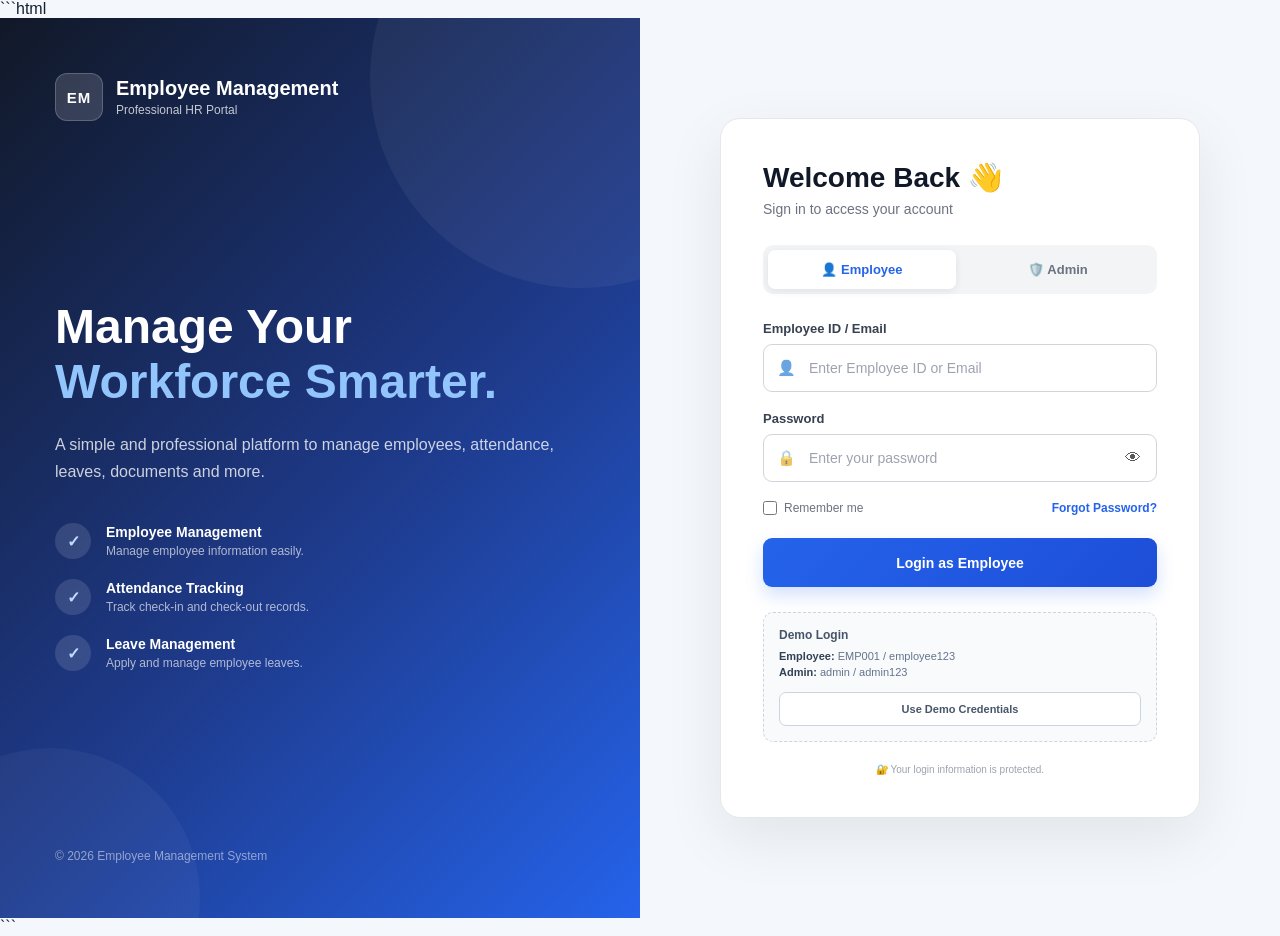
==== index.html @ 0bb40533 "Add files via upload" ====
```html
<!DOCTYPE html>
<html lang="en">
<head>
    <meta charset="UTF-8">

    <meta name="viewport" content="width=device-width, initial-scale=1.0">

    <title>Employee Management System</title>

    <link rel="stylesheet" href="style.css">
</head>

<body>

    <div class="login-container">

        <!-- LEFT SIDE -->
        <div class="login-info">

            <div class="brand">
                <div class="brand-icon">EM</div>
                <div>
                    <h2>Employee Management</h2>
                    <span>Professional HR Portal</span>
                </div>
            </div>

            <div class="info-content">
                <h1>Manage Your<br><span>Workforce Smarter.</span></h1>

                <p>
                    A simple and professional platform to manage
                    employees, attendance, leaves, documents and more.
                </p>

                <div class="features">

                    <div class="feature">
                        <div class="feature-icon">✓</div>
                        <div>
                            <strong>Employee Management</strong>
                            <small>Manage employee information easily.</small>
                        </div>
                    </div>

                    <div class="feature">
                        <div class="feature-icon">✓</div>
                        <div>
                            <strong>Attendance Tracking</strong>
                            <small>Track check-in and check-out records.</small>
                        </div>
                    </div>

                    <div class="feature">
                        <div class="feature-icon">✓</div>
                        <div>
                            <strong>Leave Management</strong>
                            <small>Apply and manage employee leaves.</small>
                        </div>
                    </div>

                </div>
            </div>

            <div class="copyright">
                © 2026 Employee Management System
            </div>

        </div>


        <!-- RIGHT SIDE -->
        <div class="login-section">

            <div class="login-card">

                <div class="mobile-brand">
                    <div class="brand-icon">EM</div>
                    <h2>Employee Management</h2>
                </div>

                <div class="login-header">
                    <h1>Welcome Back 👋</h1>
                    <p>Sign in to access your account</p>
                </div>


                <!-- USER TYPE -->
                <div class="user-type">

                    <button
                        type="button"
                        class="user-btn active"
                        id="employeeBtn"
                        onclick="selectUserType('employee')">
                        👤 Employee
                    </button>

                    <button
                        type="button"
                        class="user-btn"
                        id="adminBtn"
                        onclick="selectUserType('admin')">
                        🛡️ Admin
                    </button>

                </div>


                <!-- LOGIN FORM -->
                <form id="loginForm" onsubmit="login(event)">

                    <div class="form-group">

                        <label id="userLabel">
                            Employee ID / Email
                        </label>

                        <div class="input-wrapper">

                            <span class="input-icon">👤</span>

                            <input
                                type="text"
                                id="username"
                                placeholder="Enter Employee ID or Email"
                                autocomplete="username"
                                required>

                        </div>

                    </div>


                    <div class="form-group">

                        <label>Password</label>

                        <div class="input-wrapper">

                            <span class="input-icon">🔒</span>

                            <input
                                type="password"
                                id="password"
                                placeholder="Enter your password"
                                autocomplete="current-password"
                                required>

                            <button
                                type="button"
                                class="password-toggle"
                                onclick="togglePassword()"
                                aria-label="Show password"
                                id="passwordToggle">
                                👁
                            </button>

                        </div>

                    </div>


                    <div class="login-options">

                        <label class="remember">
                            <input
                                type="checkbox"
                                id="rememberMe">

                            <span>Remember me</span>
                        </label>

                        <a
                            href="#"
                            onclick="forgotPassword(event)">
                            Forgot Password?
                        </a>

                    </div>


                    <button
                        type="submit"
                        class="login-btn"
                        id="loginBtn">

                        <span id="loginBtnText">Login as Employee</span>

                    </button>

                </form>


                <!-- MESSAGE -->
                <div
                    id="message"
                    class="message">
                </div>


                <!-- DEMO LOGIN -->
                <div class="demo-box">

                    <div class="demo-title">
                        Demo Login
                    </div>

                    <div id="demoCredentials">

                        <p>
                            <strong>Employee:</strong>
                            EMP001 / employee123
                        </p>

                        <p>
                            <strong>Admin:</strong>
                            admin / admin123
                        </p>

                    </div>

                    <button
                        type="button"
                        onclick="fillDemoCredentials()"
                        class="demo-btn">
                        Use Demo Credentials
                    </button>

                </div>


                <div class="security-note">
                    🔐 Your login information is protected.
                </div>

            </div>

        </div>

    </div>


    <script src="app.js"></script>

</body>
</html>
```
---- style.css ----
/* =========================================
   EMPLOYEE MANAGEMENT SYSTEM
   STEP 1 - LOGIN PAGE
========================================= */

* {
    margin: 0;
    padding: 0;
    box-sizing: border-box;
}

body {
    font-family:
        Inter,
        Arial,
        Helvetica,
        sans-serif;

    min-height: 100vh;

    background: #f4f7fb;

    color: #172033;
}


/* =========================================
   MAIN CONTAINER
========================================= */

.login-container {
    min-height: 100vh;

    display: grid;

    grid-template-columns: 1fr 1fr;
}


/* =========================================
   LEFT INFORMATION SECTION
========================================= */

.login-info {
    background:
        linear-gradient(
            135deg,
            #111827 0%,
            #1e3a8a 55%,
            #2563eb 100%
        );

    color: white;

    padding: 55px;

    display: flex;

    flex-direction: column;

    justify-content: space-between;

    position: relative;

    overflow: hidden;
}


/* Decorative circles */

.login-info::before {
    content: "";

    position: absolute;

    width: 420px;
    height: 420px;

    border-radius: 50%;

    background: rgba(255,255,255,0.05);

    top: -150px;
    right: -150px;
}

.login-info::after {
    content: "";

    position: absolute;

    width: 300px;
    height: 300px;

    border-radius: 50%;

    background: rgba(255,255,255,0.04);

    bottom: -130px;
    left: -100px;
}


/* =========================================
   BRAND
========================================= */

.brand {
    display: flex;

    align-items: center;

    gap: 13px;

    position: relative;

    z-index: 2;
}

.brand-icon {
    width: 48px;
    height: 48px;

    border-radius: 12px;

    background: rgba(255,255,255,0.15);

    border: 1px solid rgba(255,255,255,0.2);

    display: flex;

    align-items: center;

    justify-content: center;

    font-size: 15px;

    font-weight: 800;

    letter-spacing: 1px;
}

.brand h2 {
    font-size: 20px;

    font-weight: 700;
}

.brand span {
    display: block;

    font-size: 12px;

    opacity: 0.75;

    margin-top: 3px;
}


/* =========================================
   INFO CONTENT
========================================= */

.info-content {
    max-width: 570px;

    position: relative;

    z-index: 2;
}

.info-content h1 {
    font-size: 48px;

    line-height: 1.15;

    margin-bottom: 22px;

    font-weight: 800;
}

.info-content h1 span {
    color: #93c5fd;
}

.info-content > p {
    font-size: 16px;

    line-height: 1.7;

    max-width: 520px;

    color: rgba(255,255,255,0.78);

    margin-bottom: 38px;
}


/* =========================================
   FEATURES
========================================= */

.features {
    display: flex;

    flex-direction: column;

    gap: 20px;
}

.feature {
    display: flex;

    align-items: center;

    gap: 15px;
}

.feature-icon {
    width: 36px;
    height: 36px;

    border-radius: 50%;

    background: rgba(255,255,255,0.12);

    display: flex;

    align-items: center;

    justify-content: center;

    color: #bfdbfe;

    font-weight: bold;
}

.feature strong {
    display: block;

    font-size: 14px;

    margin-bottom: 4px;
}

.feature small {
    color: rgba(255,255,255,0.65);

    font-size: 12px;
}


/* =========================================
   COPYRIGHT
========================================= */

.copyright {
    position: relative;

    z-index: 2;

    font-size: 12px;

    color: rgba(255,255,255,0.5);
}


/* =========================================
   LOGIN SECTION
========================================= */

.login-section {
    min-height: 100vh;

    display: flex;

    align-items: center;

    justify-content: center;

    padding: 40px;
}


/* =========================================
   LOGIN CARD
========================================= */

.login-card {
    width: 100%;

    max-width: 480px;

    background: white;

    padding: 42px;

    border-radius: 20px;

    box-shadow:
        0 20px 60px rgba(15, 23, 42, 0.08);

    border: 1px solid #e5e7eb;
}


/* =========================================
   MOBILE BRAND
========================================= */

.mobile-brand {
    display: none;

    align-items: center;

    gap: 10px;

    margin-bottom: 30px;
}

.mobile-brand .brand-icon {
    background: #eff6ff;

    color: #2563eb;

    border: none;
}

.mobile-brand h2 {
    font-size: 17px;
}


/* =========================================
   LOGIN HEADER
========================================= */

.login-header {
    margin-bottom: 28px;
}

.login-header h1 {
    font-size: 28px;

    margin-bottom: 7px;

    color: #111827;
}

.login-header p {
    color: #6b7280;

    font-size: 14px;
}


/* =========================================
   USER TYPE BUTTONS
========================================= */

.user-type {
    display: grid;

    grid-template-columns: 1fr 1fr;

    gap: 8px;

    padding: 5px;

    background: #f3f4f6;

    border-radius: 10px;

    margin-bottom: 27px;
}

.user-btn {
    border: none;

    background: transparent;

    padding: 12px;

    border-radius: 7px;

    cursor: pointer;

    color: #6b7280;

    font-size: 13px;

    font-weight: 600;

    transition: 0.2s;
}

.user-btn.active {
    background: white;

    color: #2563eb;

    box-shadow:
        0 2px 8px rgba(0,0,0,0.08);
}


/* =========================================
   FORM
========================================= */

.form-group {
    margin-bottom: 19px;
}

.form-group label {
    display: block;

    font-size: 13px;

    font-weight: 600;

    margin-bottom: 8px;

    color: #374151;
}

.input-wrapper {
    position: relative;

    display: flex;

    align-items: center;
}

.input-icon {
    position: absolute;

    left: 14px;

    font-size: 15px;

    opacity: 0.65;

    pointer-events: none;
}

.input-wrapper input {
    width: 100%;

    height: 48px;

    border: 1px solid #d1d5db;

    border-radius: 9px;

    padding: 0 45px;

    outline: none;

    font-size: 14px;

    color: #111827;

    transition: 0.2s;

    background: white;
}

.input-wrapper input:focus {
    border-color: #2563eb;

    box-shadow:
        0 0 0 3px rgba(37,99,235,0.1);
}

.input-wrapper input::placeholder {
    color: #9ca3af;
}


/* =========================================
   PASSWORD TOGGLE
========================================= */

.password-toggle {
    position: absolute;

    right: 10px;

    border: none;

    background: transparent;

    cursor: pointer;

    font-size: 16px;

    padding: 6px;

    opacity: 0.65;
}

.password-toggle:hover {
    opacity: 1;
}


/* =========================================
   LOGIN OPTIONS
========================================= */

.login-options {
    display: flex;

    justify-content: space-between;

    align-items: center;

    margin: 3px 0 23px;

    font-size: 12px;
}

.remember {
    display: flex;

    align-items: center;

    gap: 7px;

    color: #6b7280;

    cursor: pointer;
}

.remember input {
    width: 14px;
    height: 14px;

    accent-color: #2563eb;
}

.login-options a {
    color: #2563eb;

    text-decoration: none;

    font-weight: 600;
}

.login-options a:hover {
    text-decoration: underline;
}


/* =========================================
   LOGIN BUTTON
========================================= */

.login-btn {
    width: 100%;

    height: 49px;

    border: none;

    border-radius: 9px;

    background:
        linear-gradient(
            135deg,
            #2563eb,
            #1d4ed8
        );

    color: white;

    font-size: 14px;

    font-weight: 700;

    cursor: pointer;

    transition: 0.2s;

    box-shadow:
        0 8px 18px rgba(37,99,235,0.2);
}

.login-btn:hover {
    transform: translateY(-1px);

    box-shadow:
        0 10px 22px rgba(37,99,235,0.28);
}

.login-btn:active {
    transform: translateY(0);
}

.login-btn.loading {
    opacity: 0.7;

    cursor: wait;
}


/* =========================================
   MESSAGE
========================================= */

.message {
    display: none;

    padding: 11px 13px;

    margin-top: 16px;

    border-radius: 8px;

    font-size: 12px;

    line-height: 1.5;
}

.message.success {
    display: block;

    background: #ecfdf5;

    color: #047857;

    border: 1px solid #a7f3d0;
}

.message.error {
    display: block;

    background: #fef2f2;

    color: #b91c1c;

    border: 1px solid #fecaca;
}

.message.info {
    display: block;

    background: #eff6ff;

    color: #1d4ed8;

    border: 1px solid #bfdbfe;
}


/* =========================================
   DEMO BOX
========================================= */

.demo-box {
    margin-top: 25px;

    padding: 15px;

    background: #f8fafc;

    border: 1px dashed #cbd5e1;

    border-radius: 10px;
}

.demo-title {
    font-size: 12px;

    font-weight: 700;

    color: #475569;

    margin-bottom: 8px;
}

.demo-box p {
    font-size: 11px;

    color: #64748b;

    margin: 4px 0;
}

.demo-box strong {
    color: #334155;
}

.demo-btn {
    margin-top: 10px;

    width: 100%;

    height: 34px;

    border: 1px solid #cbd5e1;

    background: white;

    border-radius: 7px;

    color: #475569;

    font-size: 11px;

    font-weight: 600;

    cursor: pointer;
}

.demo-btn:hover {
    background: #f1f5f9;
}


/* =========================================
   SECURITY NOTE
========================================= */

.security-note {
    text-align: center;

    margin-top: 22px;

    font-size: 10px;

    color: #9ca3af;
}


/* =========================================
   RESPONSIVE
========================================= */

@media (max-width: 900px) {

    .login-container {
        grid-template-columns: 1fr;
    }

    .login-info {
        display: none;
    }

    .login-section {
        padding: 25px;
    }

    .login-card {
        max-width: 500px;
    }

    .mobile-brand {
        display: flex;
    }
}


@media (max-width: 500px) {

    .login-section {
        padding: 15px;
    }

    .login-card {
        padding: 28px 22px;

        border-radius: 15px;
    }

    .login-header h1 {
        font-size: 24px;
    }

    .user-btn {
        font-size: 12px;
    }
}


/* =========================================
   SMALL SCREEN
========================================= */

@media (max-width: 350px) {

    .login-card {
        padding: 22px 16px;
    }

    .login-options {
        flex-direction: column;

        align-items: flex-start;

        gap: 10px;
    }
}
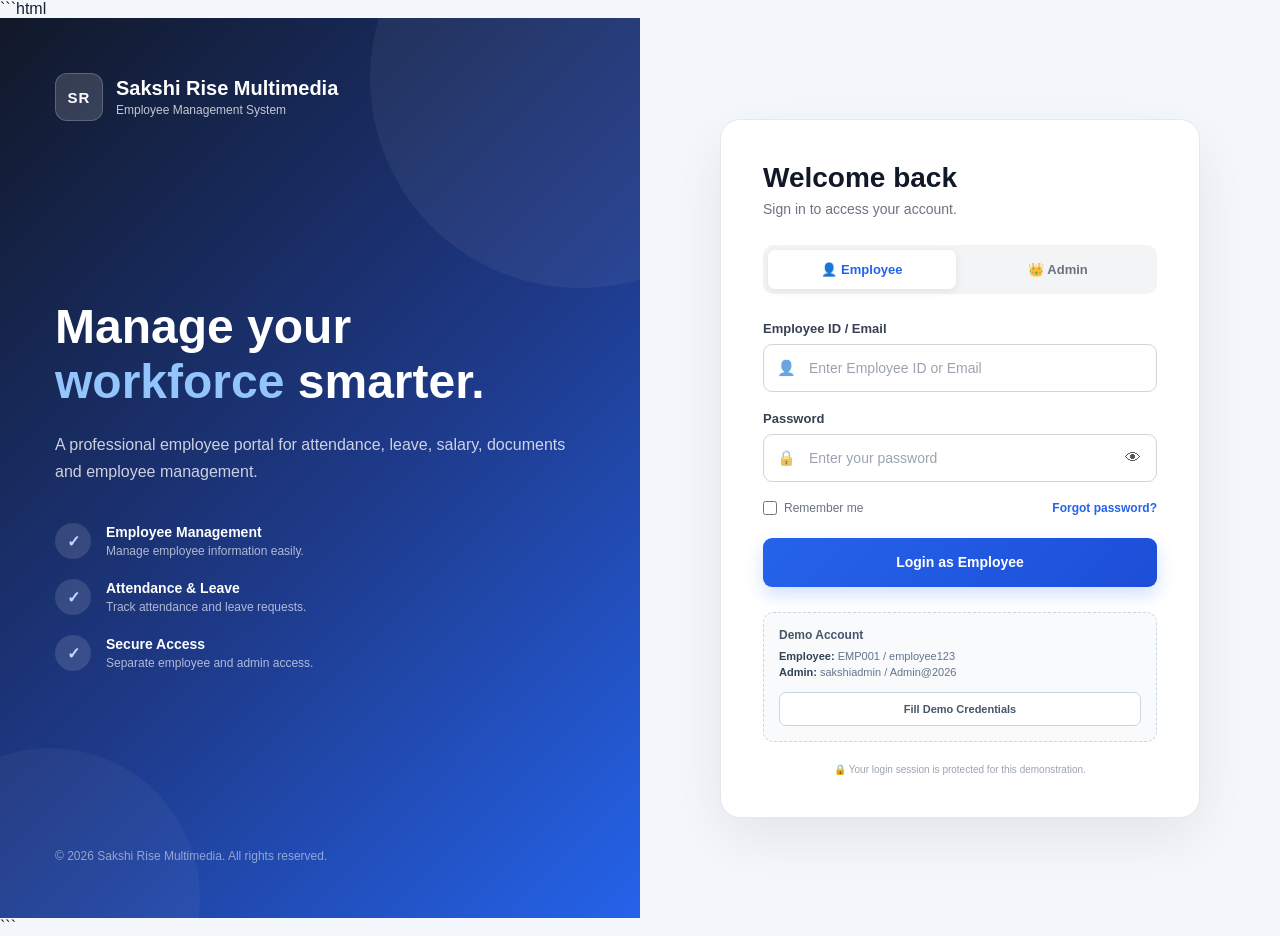
==== commit 3e9cba8e: "Update index.html" ====
--- a/index.html
+++ b/index.html
@@ -1,249 +1,493 @@
 ```html
 <!DOCTYPE html>
 <html lang="en">
+
 <head>
+
     <meta charset="UTF-8">
 
-    <meta name="viewport" content="width=device-width, initial-scale=1.0">
-
-    <title>Employee Management System</title>
+    <meta name="viewport"
+          content="width=device-width, initial-scale=1.0">
+
+    <title>
+        Employee Management System | Sakshi Rise Multimedia
+    </title>
 
     <link rel="stylesheet" href="style.css">
+
 </head>
 
+
 <body>
 
+
     <div class="login-container">
 
-        <!-- LEFT SIDE -->
-        <div class="login-info">
+
+        <!-- =====================================================
+             LEFT INFORMATION SECTION
+        ====================================================== -->
+
+        <section class="login-info">
+
+
+            <!-- BRAND -->
 
             <div class="brand">
-                <div class="brand-icon">EM</div>
+
+                <div class="brand-icon">
+
+                    SR
+
+                </div>
+
                 <div>
-                    <h2>Employee Management</h2>
-                    <span>Professional HR Portal</span>
-                </div>
+
+                    <h2>
+                        Sakshi Rise Multimedia
+                    </h2>
+
+                    <span>
+                        Employee Management System
+                    </span>
+
+                </div>
+
             </div>
 
+
+            <!-- INFORMATION -->
+
             <div class="info-content">
-                <h1>Manage Your<br><span>Workforce Smarter.</span></h1>
+
+                <h1>
+                    Manage your
+                    <span>
+                        workforce
+                    </span>
+                    smarter.
+                </h1>
+
 
                 <p>
-                    A simple and professional platform to manage
-                    employees, attendance, leaves, documents and more.
+
+                    A professional employee portal for
+                    attendance, leave, salary, documents
+                    and employee management.
+
                 </p>
 
+
+                <!-- FEATURES -->
+
                 <div class="features">
 
+
                     <div class="feature">
-                        <div class="feature-icon">✓</div>
+
+                        <div class="feature-icon">
+                            ✓
+                        </div>
+
                         <div>
-                            <strong>Employee Management</strong>
-                            <small>Manage employee information easily.</small>
-                        </div>
-                    </div>
+
+                            <strong>
+                                Employee Management
+                            </strong>
+
+                            <small>
+                                Manage employee information easily.
+                            </small>
+
+                        </div>
+
+                    </div>
+
 
                     <div class="feature">
-                        <div class="feature-icon">✓</div>
+
+                        <div class="feature-icon">
+                            ✓
+                        </div>
+
                         <div>
-                            <strong>Attendance Tracking</strong>
-                            <small>Track check-in and check-out records.</small>
-                        </div>
-                    </div>
+
+                            <strong>
+                                Attendance & Leave
+                            </strong>
+
+                            <small>
+                                Track attendance and leave requests.
+                            </small>
+
+                        </div>
+
+                    </div>
+
 
                     <div class="feature">
-                        <div class="feature-icon">✓</div>
+
+                        <div class="feature-icon">
+                            ✓
+                        </div>
+
                         <div>
-                            <strong>Leave Management</strong>
-                            <small>Apply and manage employee leaves.</small>
-                        </div>
-                    </div>
-
-                </div>
+
+                            <strong>
+                                Secure Access
+                            </strong>
+
+                            <small>
+                                Separate employee and admin access.
+                            </small>
+
+                        </div>
+
+                    </div>
+
+
+                </div>
+
             </div>
 
+
+            <!-- COPYRIGHT -->
+
             <div class="copyright">
-                © 2026 Employee Management System
+
+                © 2026 Sakshi Rise Multimedia.
+                All rights reserved.
+
             </div>
 
-        </div>
-
-
-        <!-- RIGHT SIDE -->
-        <div class="login-section">
+
+        </section>
+
+
+        <!-- =====================================================
+             LOGIN SECTION
+        ====================================================== -->
+
+        <section class="login-section">
+
 
             <div class="login-card">
 
+
+                <!-- MOBILE BRAND -->
+
                 <div class="mobile-brand">
-                    <div class="brand-icon">EM</div>
-                    <h2>Employee Management</h2>
-                </div>
+
+
+                    <div class="brand-icon">
+
+                        SR
+
+                    </div>
+
+
+                    <div>
+
+                        <h2>
+                            Sakshi Rise Multimedia
+                        </h2>
+
+                    </div>
+
+
+                </div>
+
+
+                <!-- LOGIN HEADER -->
 
                 <div class="login-header">
-                    <h1>Welcome Back 👋</h1>
-                    <p>Sign in to access your account</p>
-                </div>
-
-
-                <!-- USER TYPE -->
+
+                    <h1>
+                        Welcome back
+                    </h1>
+
+                    <p>
+                        Sign in to access your account.
+                    </p>
+
+                </div>
+
+
+                <!-- =================================================
+                     USER TYPE
+                ================================================== -->
+
                 <div class="user-type">
+
 
                     <button
                         type="button"
+                        id="employeeBtn"
                         class="user-btn active"
-                        id="employeeBtn"
                         onclick="selectUserType('employee')">
+
                         👤 Employee
+
                     </button>
+
 
                     <button
                         type="button"
+                        id="adminBtn"
                         class="user-btn"
-                        id="adminBtn"
                         onclick="selectUserType('admin')">
-                        🛡️ Admin
+
+                        👑 Admin
+
                     </button>
 
-                </div>
-
-
-                <!-- LOGIN FORM -->
-                <form id="loginForm" onsubmit="login(event)">
+
+                </div>
+
+
+                <!-- =================================================
+                     LOGIN FORM
+                ================================================== -->
+
+                <form
+                    id="loginForm"
+                    onsubmit="login(event)"
+                    autocomplete="on">
+
+
+                    <!-- USERNAME -->
 
                     <div class="form-group">
 
-                        <label id="userLabel">
+
+                        <label for="username"
+                               id="userLabel">
+
                             Employee ID / Email
+
                         </label>
 
+
                         <div class="input-wrapper">
 
-                            <span class="input-icon">👤</span>
+
+                            <span class="input-icon">
+                                👤
+                            </span>
+
 
                             <input
                                 type="text"
                                 id="username"
+                                name="username"
                                 placeholder="Enter Employee ID or Email"
                                 autocomplete="username"
                                 required>
 
-                        </div>
-
-                    </div>
-
+
+                        </div>
+
+
+                    </div>
+
+
+                    <!-- PASSWORD -->
 
                     <div class="form-group">
 
-                        <label>Password</label>
+
+                        <label for="password">
+
+                            Password
+
+                        </label>
+
 
                         <div class="input-wrapper">
 
-                            <span class="input-icon">🔒</span>
+
+                            <span class="input-icon">
+                                🔒
+                            </span>
+
 
                             <input
                                 type="password"
                                 id="password"
+                                name="password"
                                 placeholder="Enter your password"
                                 autocomplete="current-password"
                                 required>
 
+
                             <button
                                 type="button"
+                                id="passwordToggle"
                                 class="password-toggle"
                                 onclick="togglePassword()"
-                                aria-label="Show password"
-                                id="passwordToggle">
+                                aria-label="Show or hide password">
+
                                 👁
+
                             </button>
 
-                        </div>
-
-                    </div>
-
+
+                        </div>
+
+
+                    </div>
+
+
+                    <!-- =================================================
+                         OPTIONS
+                    ================================================== -->
 
                     <div class="login-options">
 
+
                         <label class="remember">
+
+
                             <input
                                 type="checkbox"
-                                id="rememberMe">
-
-                            <span>Remember me</span>
+                                id="rememberMe"
+                                name="rememberMe">
+
+
+                            <span>
+                                Remember me
+                            </span>
+
+
                         </label>
+
 
                         <a
                             href="#"
                             onclick="forgotPassword(event)">
-                            Forgot Password?
+
+                            Forgot password?
+
                         </a>
 
-                    </div>
-
+
+                    </div>
+
+
+                    <!-- =================================================
+                         LOGIN BUTTON
+                    ================================================== -->
 
                     <button
                         type="submit"
-                        class="login-btn"
-                        id="loginBtn">
-
-                        <span id="loginBtnText">Login as Employee</span>
+                        id="loginBtn"
+                        class="login-btn">
+
+
+                        <span id="loginBtnText">
+
+                            Login as Employee
+
+                        </span>
+
 
                     </button>
 
+
                 </form>
 
 
-                <!-- MESSAGE -->
+                <!-- =================================================
+                     MESSAGE
+                ================================================== -->
+
                 <div
                     id="message"
-                    class="message">
-                </div>
-
-
-                <!-- DEMO LOGIN -->
+                    class="message"
+                    role="alert"
+                    aria-live="polite">
+
+                </div>
+
+
+                <!-- =================================================
+                     DEMO LOGIN
+                ================================================== -->
+
                 <div class="demo-box">
 
+
                     <div class="demo-title">
-                        Demo Login
-                    </div>
-
-                    <div id="demoCredentials">
-
-                        <p>
-                            <strong>Employee:</strong>
-                            EMP001 / employee123
-                        </p>
-
-                        <p>
-                            <strong>Admin:</strong>
-                            admin / admin123
-                        </p>
-
-                    </div>
+
+                        Demo Account
+
+                    </div>
+
+
+                    <p>
+
+                        <strong>
+                            Employee:
+                        </strong>
+
+                        EMP001 /
+                        employee123
+
+                    </p>
+
+
+                    <p>
+
+                        <strong>
+                            Admin:
+                        </strong>
+
+                        sakshiadmin /
+                        Admin@2026
+
+                    </p>
+
 
                     <button
                         type="button"
-                        onclick="fillDemoCredentials()"
-                        class="demo-btn">
-                        Use Demo Credentials
+                        class="demo-btn"
+                        onclick="fillDemoCredentials()">
+
+                        Fill Demo Credentials
+
                     </button>
 
-                </div>
-
+
+                </div>
+
+
+                <!-- SECURITY -->
 
                 <div class="security-note">
-                    🔐 Your login information is protected.
-                </div>
+
+                    🔒 Your login session is protected
+                    for this demonstration.
+
+                </div>
+
 
             </div>
 
-        </div>
+
+        </section>
+
 
     </div>
 
 
+    <!-- =========================================================
+         APP JAVASCRIPT
+    ========================================================== -->
+
     <script src="app.js"></script>
 
+
 </body>
+
 </html>
 ```
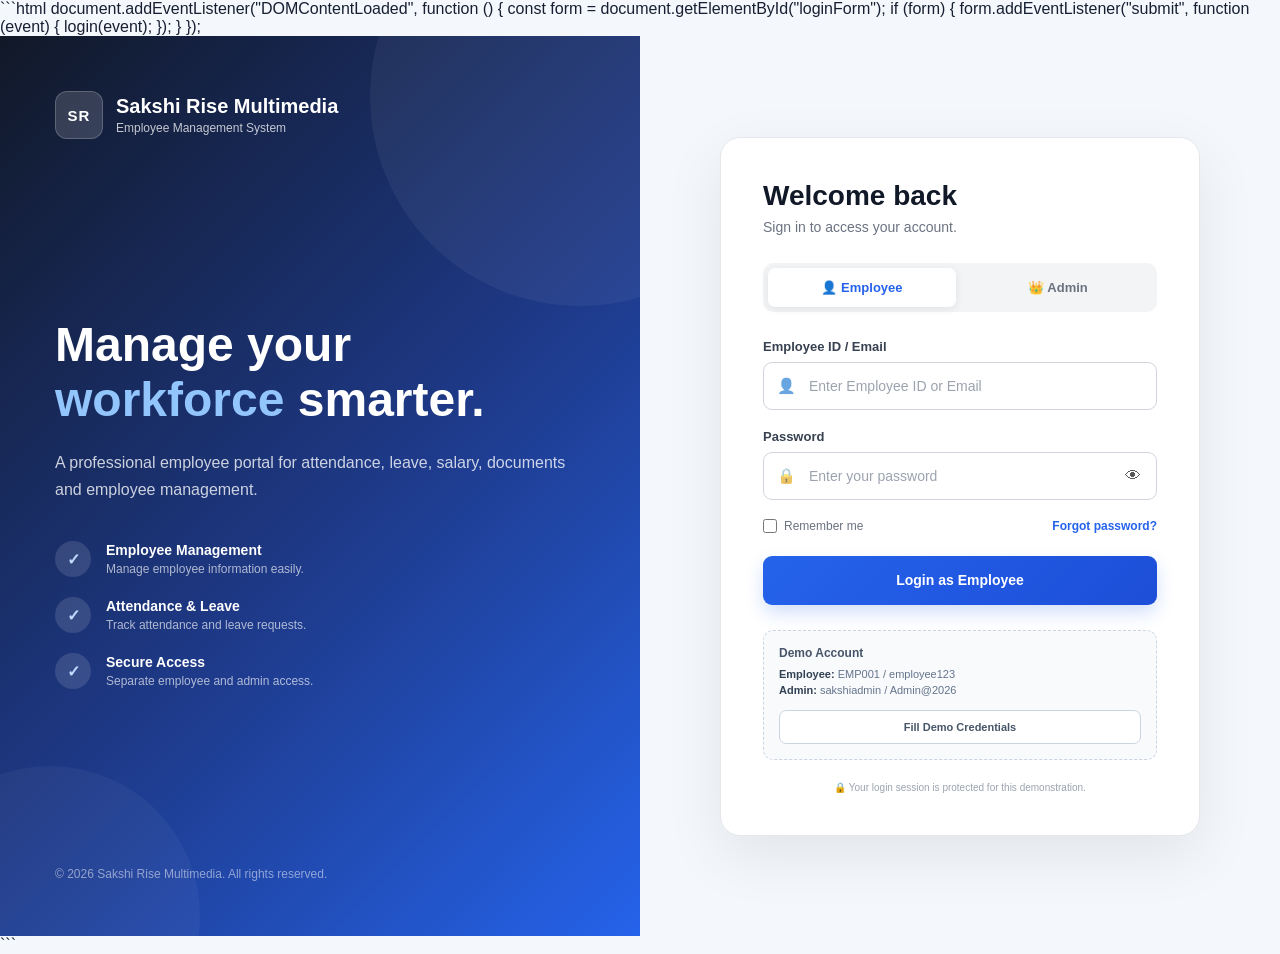
==== commit ea4cc693: "Update index.html" ====
--- a/index.html
+++ b/index.html
@@ -1,4 +1,36 @@
 ```html
+<script src="app.js"></script>
+<script>
+    <script src="app.js"></script>
+
+<script>
+document.addEventListener("DOMContentLoaded", function () {
+
+    const form = document.getElementById("loginForm");
+
+    if (form) {
+        form.addEventListener("submit", function (event) {
+            login(event);
+        });
+    }
+
+});
+</script>
+
+</body>
+</html>
+document.addEventListener("DOMContentLoaded", function () {
+
+    const form = document.getElementById("loginForm");
+
+    if (form) {
+        form.addEventListener("submit", function (event) {
+            login(event);
+        });
+    }
+
+});
+</script>
 <!DOCTYPE html>
 <html lang="en">
 
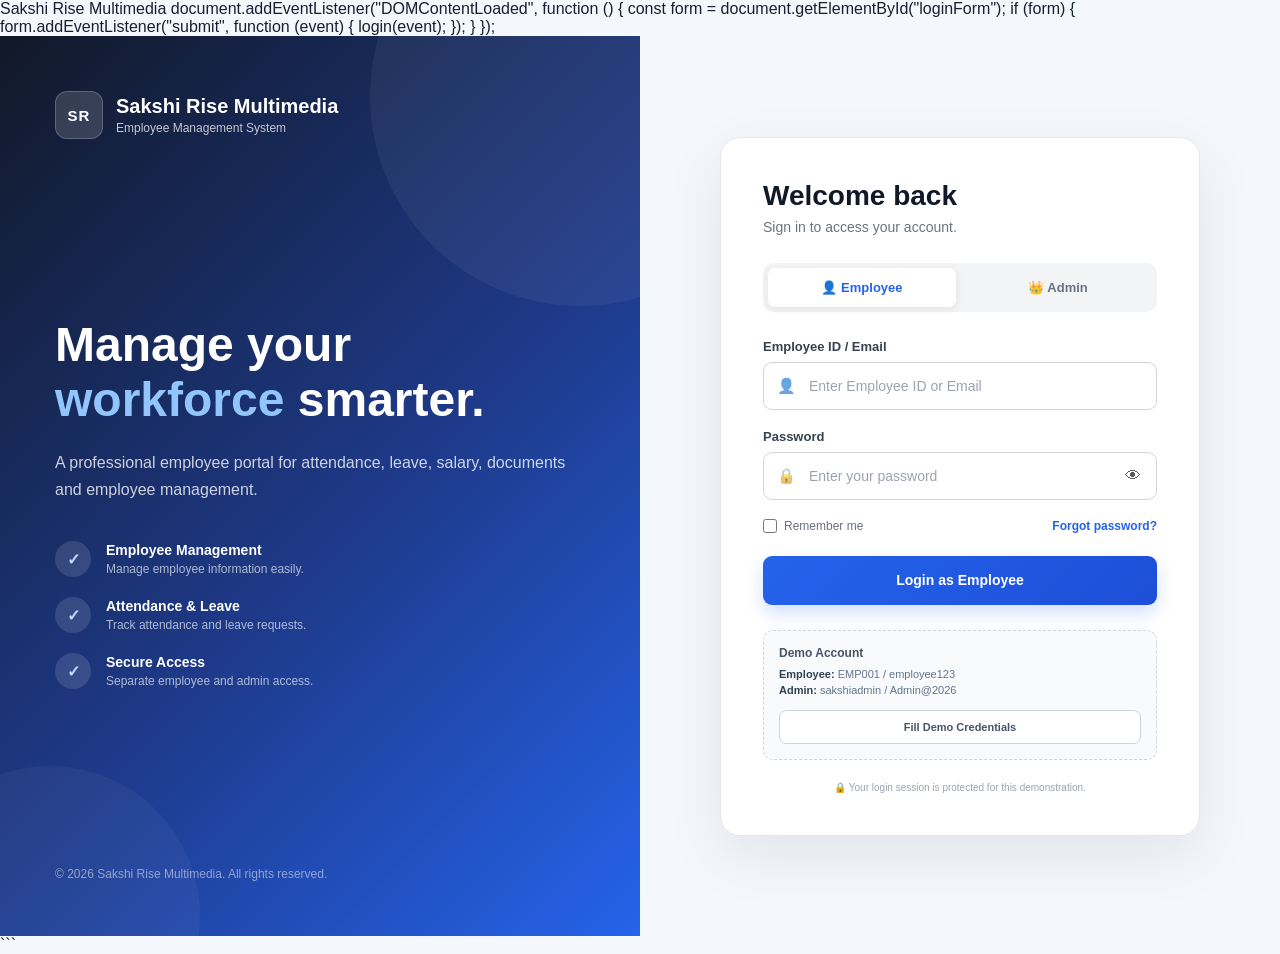
==== commit f2b04952: "Update index.html" ====
--- a/index.html
+++ b/index.html
@@ -1,4 +1,4 @@
-```html
+Sakshi Rise Multimedia
 <script src="app.js"></script>
 <script>
     <script src="app.js"></script>
